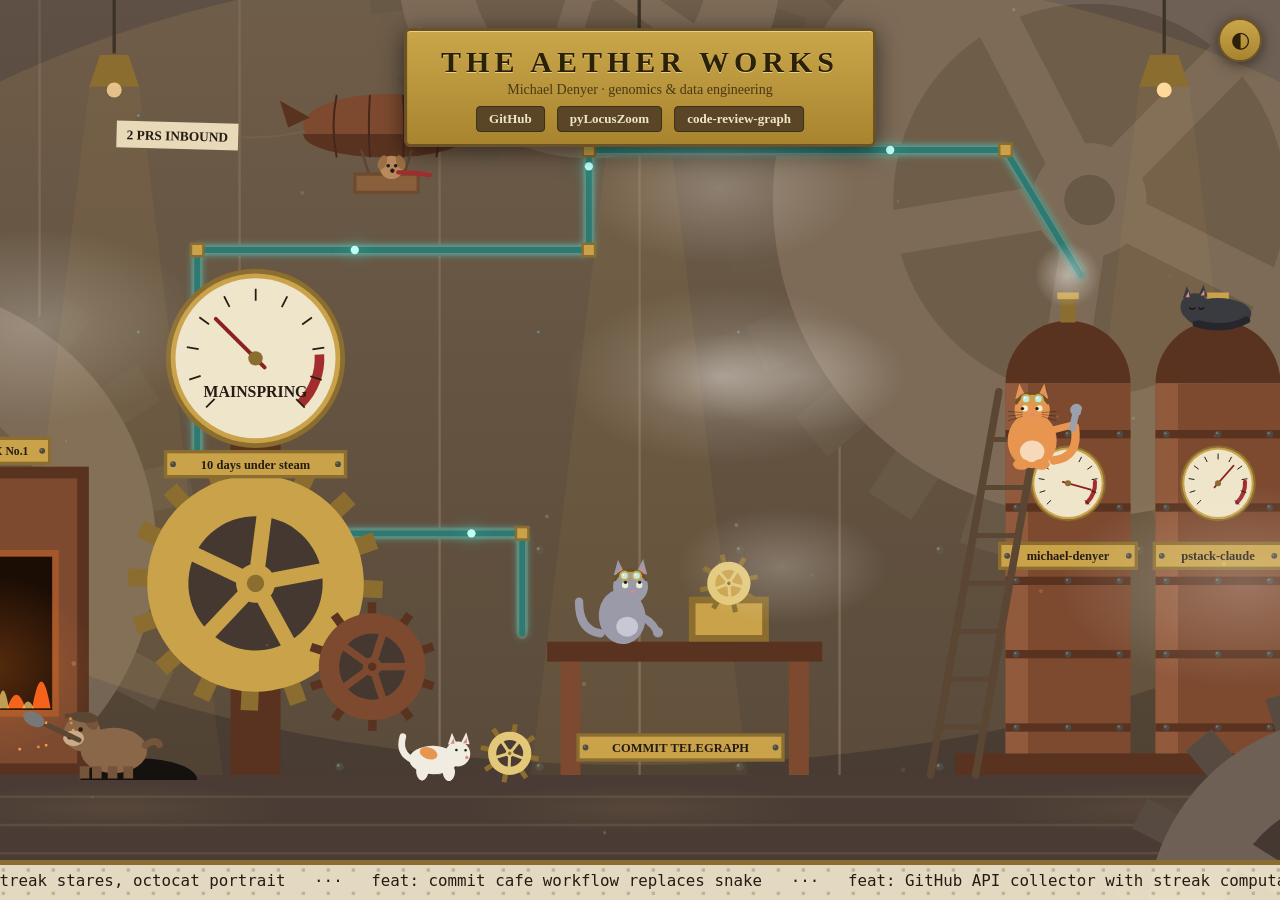
==== index.html @ caf67b3f "feat: the aether works — steampunk workshop landing page Full-viewport canvas scene: cats run the ma" ====
<!doctype html>
<html lang="en">
<head>
<meta charset="utf-8" />
<meta name="viewport" content="width=device-width, initial-scale=1" />
<title>The Aether Works · Michael Denyer</title>
<meta name="description" content="Michael Denyer — genomics and data engineering. A steampunk workshop run by cats, powered by commits." />
<meta property="og:title" content="The Aether Works · Michael Denyer" />
<meta property="og:description" content="A steampunk workshop run by cats, powered by commits. Live GitHub data on brass gauges." />
<meta property="og:url" content="https://michael-denyer.github.io" />
<link rel="icon" type="image/svg+xml" href="favicon.svg" />
<link rel="stylesheet" href="style.css" />
</head>
<body>
<canvas id="scene" aria-hidden="true"></canvas>
<header class="masthead">
  <h1>THE AETHER WORKS</h1>
  <p class="sub">Michael Denyer · genomics &amp; data engineering</p>
  <nav>
    <a href="https://github.com/michael-denyer">GitHub</a>
    <a href="https://github.com/michael-denyer/pyLocusZoom">pyLocusZoom</a>
    <a href="https://github.com/michael-denyer/code-review-graph">code-review-graph</a>
  </nav>
</header>
<button id="mode" title="flip the gas lamps" aria-label="toggle day and night">◐</button>
<noscript>
  <p class="nojs">The workshop runs on JavaScript — but the cats are still in there:
  <a href="https://github.com/michael-denyer">github.com/michael-denyer</a></p>
</noscript>
<script type="module" src="js/main.js"></script>
</body>
</html>
---- style.css ----
html, body {
  margin: 0;
  height: 100%;
  overflow: hidden;
  background: #0e0b14;
}

#scene {
  position: fixed;
  inset: 0;
  display: block;
}

.masthead {
  position: fixed;
  top: 28px;
  left: 50%;
  transform: translateX(-50%);
  text-align: center;
  color: #efe5cb;
  background: linear-gradient(#caa64a, #a8842f);
  border: 3px solid #6b5226;
  border-radius: 6px;
  box-shadow: 0 4px 24px rgba(0, 0, 0, 0.55), inset 0 1px 0 #e8d088;
  padding: 14px 34px 12px;
  user-select: none;
}

.masthead h1 {
  margin: 0;
  font: 700 30px/1.1 Georgia, "Times New Roman", serif;
  letter-spacing: 5px;
  color: #2b2008;
  text-shadow: 0 1px 0 #e8d088;
}

.masthead .sub {
  margin: 4px 0 8px;
  font: 400 14px Georgia, serif;
  color: #4a3a14;
}

.masthead nav a {
  font: 600 13px Georgia, serif;
  color: #efe5cb;
  background: #5a4626;
  border: 1px solid #3c2f14;
  border-radius: 4px;
  padding: 4px 12px;
  margin: 0 4px;
  text-decoration: none;
  display: inline-block;
}

.masthead nav a:hover {
  background: #6e5630;
  box-shadow: 0 0 12px rgba(79, 216, 200, 0.5);
}

#mode {
  position: fixed;
  right: 18px;
  top: 18px;
  width: 44px;
  height: 44px;
  font-size: 22px;
  color: #2b2008;
  background: linear-gradient(#caa64a, #a8842f);
  border: 2px solid #6b5226;
  border-radius: 50%;
  cursor: pointer;
  box-shadow: 0 3px 14px rgba(0, 0, 0, 0.5);
}

#mode:hover {
  box-shadow: 0 0 16px rgba(79, 216, 200, 0.6);
}

.nojs {
  position: fixed;
  inset: auto 0 30vh 0;
  text-align: center;
  color: #efe5cb;
  font: 400 17px Georgia, serif;
}

.nojs a {
  color: #4fd8c8;
}

@media (max-width: 720px) {
  .masthead { padding: 10px 16px 8px; width: max-content; max-width: 92vw; }
  .masthead h1 { font-size: 20px; letter-spacing: 3px; }
}
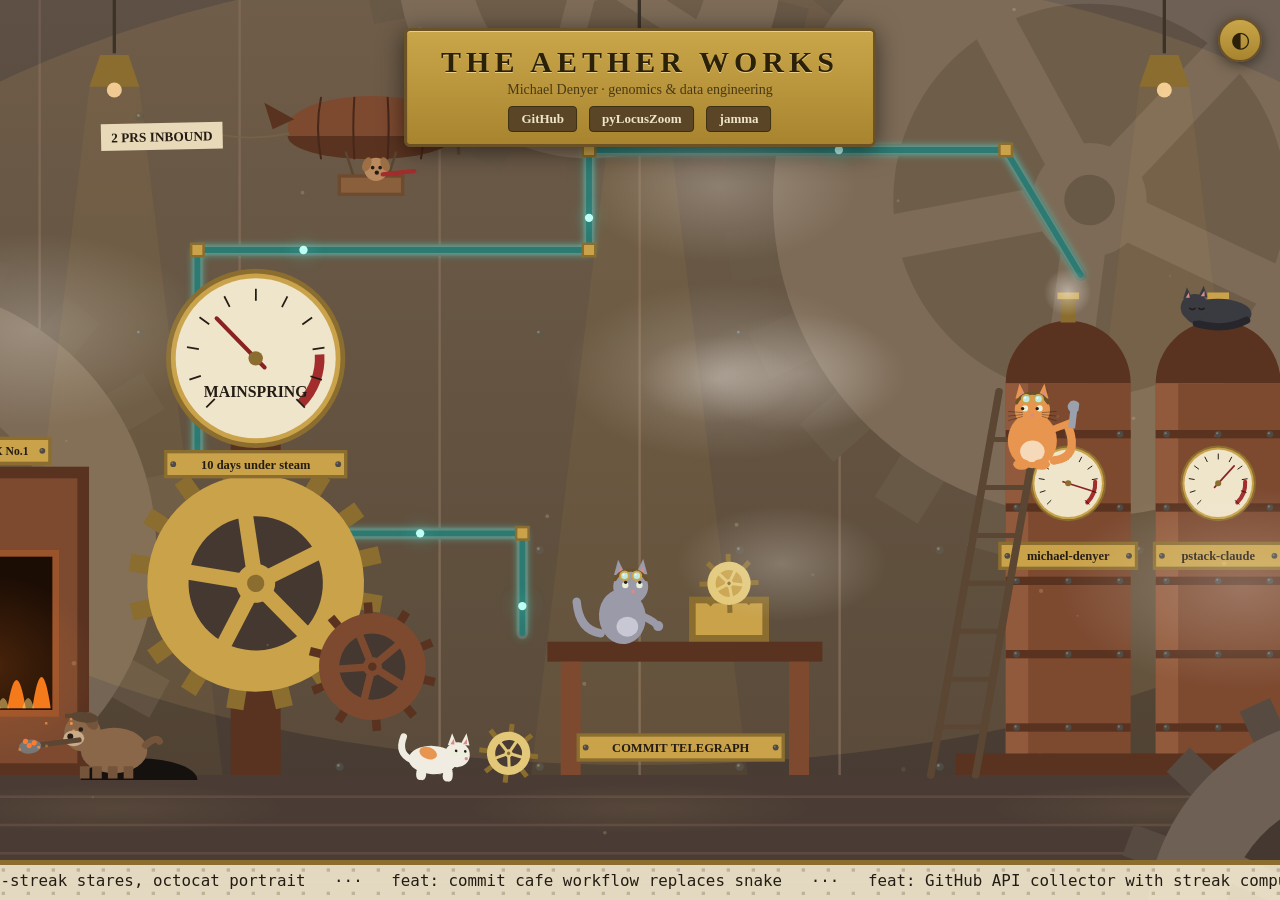
==== commit c25ef4aa: "fix: link jamma in masthead instead of code-review-graph" ====
--- a/index.html
+++ b/index.html
@@ -19,7 +19,7 @@
   <nav>
     <a href="https://github.com/michael-denyer">GitHub</a>
     <a href="https://github.com/michael-denyer/pyLocusZoom">pyLocusZoom</a>
-    <a href="https://github.com/michael-denyer/code-review-graph">code-review-graph</a>
+    <a href="https://github.com/michael-denyer/jamma">jamma</a>
   </nav>
 </header>
 <button id="mode" title="flip the gas lamps" aria-label="toggle day and night">◐</button>
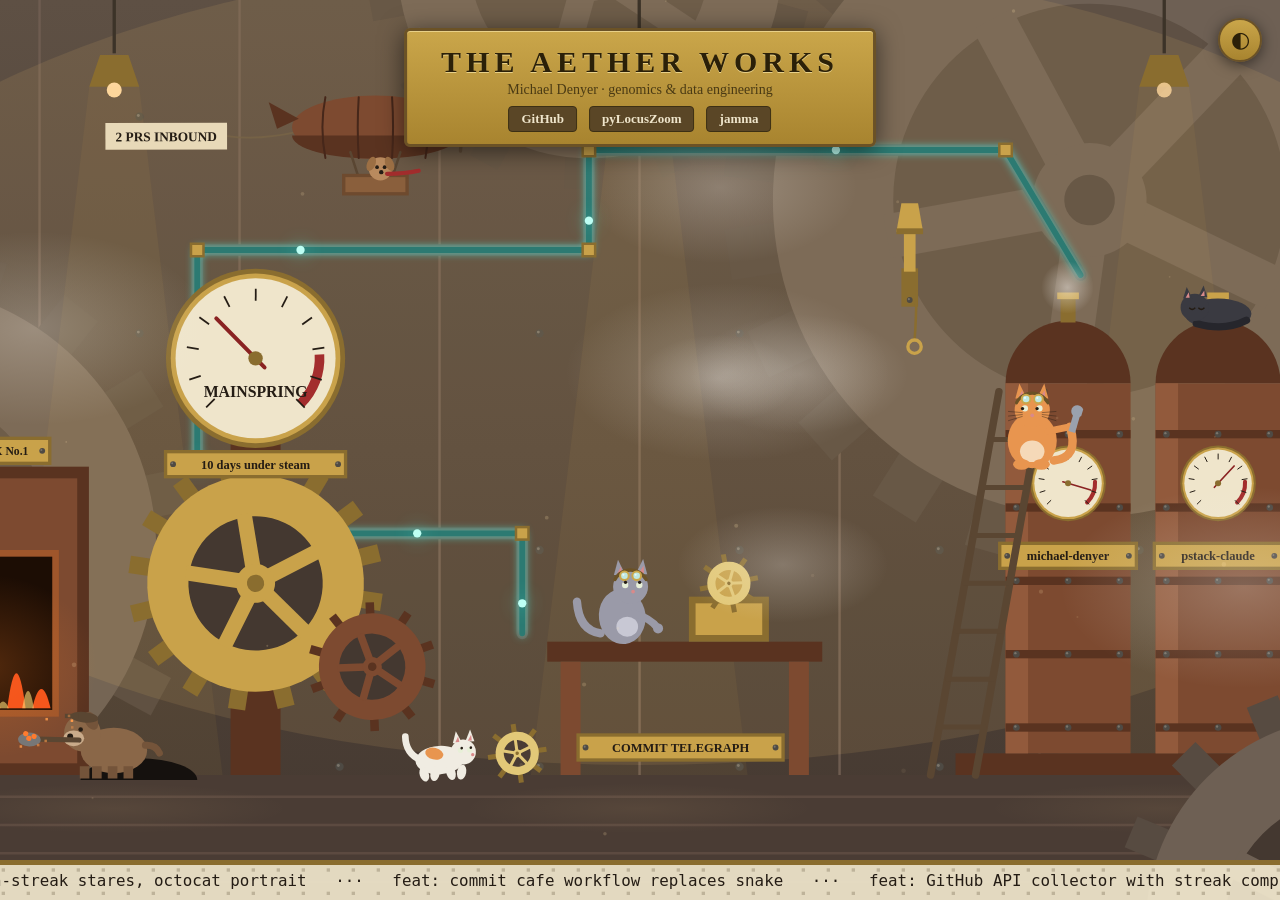
==== commit 6ada8ae9: "feat: interactive staff — pets, woofs, whistle, telegraph, aether surge Click any cat for hearts and" ====
--- a/index.html
+++ b/index.html
@@ -23,6 +23,7 @@
   </nav>
 </header>
 <button id="mode" title="flip the gas lamps" aria-label="toggle day and night">◐</button>
+<p class="hint" aria-hidden="true">psst — the staff respond to clicks</p>
 <noscript>
   <p class="nojs">The workshop runs on JavaScript — but the cats are still in there:
   <a href="https://github.com/michael-denyer">github.com/michael-denyer</a></p>
--- a/style.css
+++ b/style.css
@@ -76,6 +76,25 @@
   box-shadow: 0 0 16px rgba(79, 216, 200, 0.6);
 }
 
+.hint {
+  position: fixed;
+  left: 18px;
+  bottom: 58px;
+  margin: 0;
+  font: italic 400 14px Georgia, serif;
+  color: #2b2008;
+  background: #f0e6cb;
+  border: 1px solid #6b5226;
+  border-radius: 4px;
+  padding: 5px 12px;
+  opacity: 0;
+  animation: hint-in 1s ease 2.5s forwards, hint-out 1.5s ease 26s forwards;
+  pointer-events: none;
+}
+
+@keyframes hint-in { to { opacity: 0.92; } }
+@keyframes hint-out { to { opacity: 0; } }
+
 .nojs {
   position: fixed;
   inset: auto 0 30vh 0;
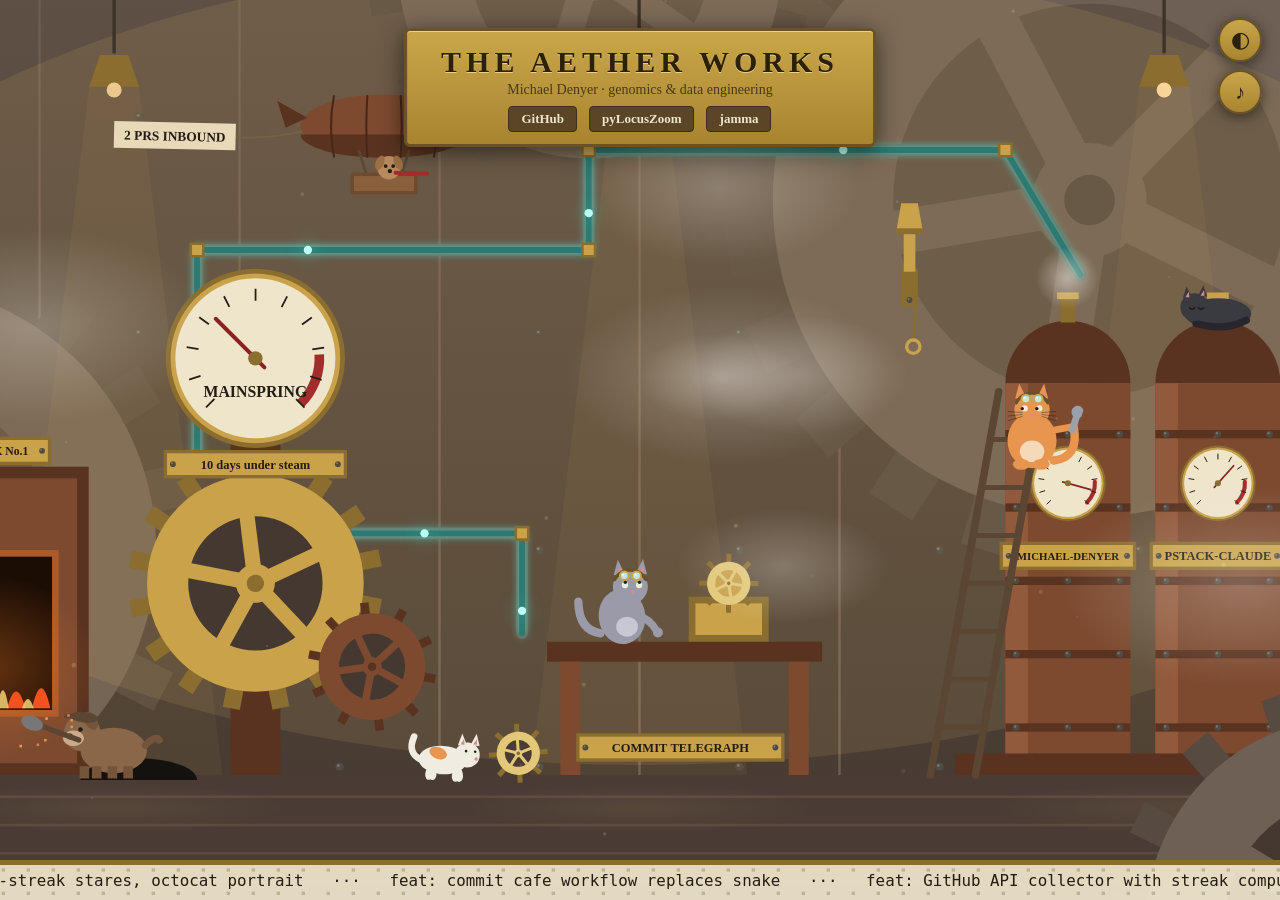
==== commit f12a044f: "feat: distinct reactions with synthesized sound per resident The boiler sleeper purrs — brown-noise " ====
--- a/index.html
+++ b/index.html
@@ -23,6 +23,7 @@
   </nav>
 </header>
 <button id="mode" title="flip the gas lamps" aria-label="toggle day and night">◐</button>
+<button id="sfx" title="workshop sounds" aria-label="toggle sound" aria-pressed="true">♪</button>
 <p class="hint" aria-hidden="true">psst — the staff respond to clicks</p>
 <noscript>
   <p class="nojs">The workshop runs on JavaScript — but the cats are still in there:
--- a/style.css
+++ b/style.css
@@ -76,6 +76,30 @@
   box-shadow: 0 0 16px rgba(79, 216, 200, 0.6);
 }
 
+#sfx {
+  position: fixed;
+  right: 18px;
+  top: 70px;
+  width: 44px;
+  height: 44px;
+  font-size: 20px;
+  color: #2b2008;
+  background: linear-gradient(#caa64a, #a8842f);
+  border: 2px solid #6b5226;
+  border-radius: 50%;
+  cursor: pointer;
+  box-shadow: 0 3px 14px rgba(0, 0, 0, 0.5);
+}
+
+#sfx:hover {
+  box-shadow: 0 0 16px rgba(79, 216, 200, 0.6);
+}
+
+#sfx.muted {
+  color: #7a6a4a;
+  text-decoration: line-through;
+}
+
 .hint {
   position: fixed;
   left: 18px;
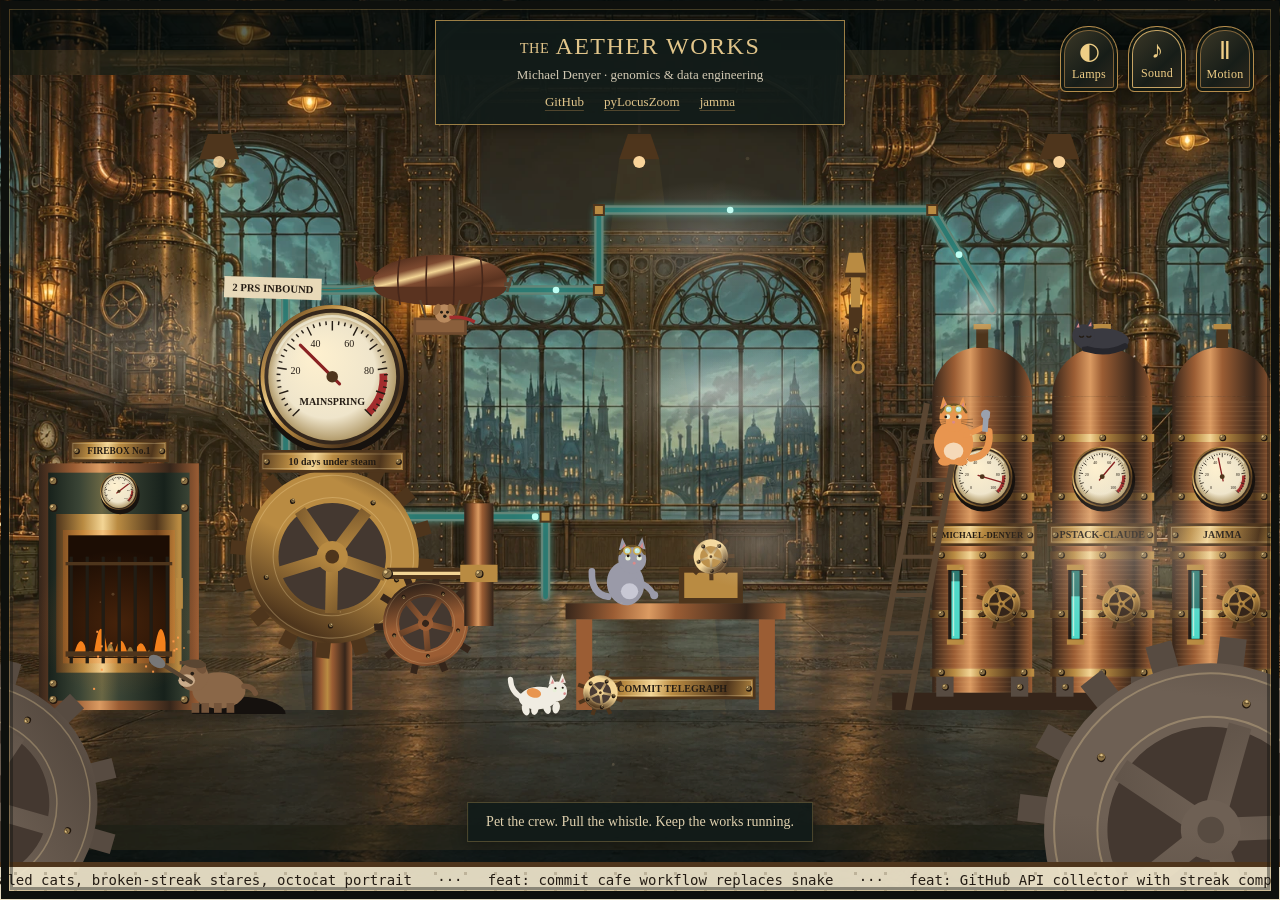
==== commit 8392fac6: "Enrich the steampunk workshop graphics and compact the masthead" ====
--- a/index.html
+++ b/index.html
@@ -9,22 +9,30 @@
 <meta property="og:description" content="A steampunk workshop run by cats, powered by commits. Live GitHub data on brass gauges." />
 <meta property="og:url" content="https://michael-denyer.github.io" />
 <link rel="icon" type="image/svg+xml" href="favicon.svg" />
+<link rel="preload" as="image" href="assets/engine-room.webp" />
 <link rel="stylesheet" href="style.css" />
 </head>
 <body>
 <canvas id="scene" aria-hidden="true"></canvas>
 <header class="masthead">
-  <h1>THE AETHER WORKS</h1>
+  <h1><span>THE</span> AETHER WORKS</h1>
   <p class="sub">Michael Denyer · genomics &amp; data engineering</p>
-  <nav>
+  <nav aria-label="Michael's projects">
     <a href="https://github.com/michael-denyer">GitHub</a>
     <a href="https://github.com/michael-denyer/pyLocusZoom">pyLocusZoom</a>
     <a href="https://github.com/michael-denyer/jamma">jamma</a>
   </nav>
 </header>
-<button id="mode" title="flip the gas lamps" aria-label="toggle day and night">◐</button>
-<button id="sfx" title="workshop sounds" aria-label="toggle sound" aria-pressed="true">♪</button>
-<p class="hint" aria-hidden="true">psst — the staff respond to clicks</p>
+<div class="controls" role="group" aria-label="Workshop controls">
+  <button id="mode" title="Flip the gas lamps" aria-label="Night lighting" aria-pressed="false"><span aria-hidden="true">◐</span><span class="control-label">Lamps</span></button>
+  <button id="sfx" title="Workshop sounds" aria-label="Workshop sounds" aria-pressed="true"><span aria-hidden="true">♪</span><span class="control-label">Sound</span></button>
+  <button id="motion" title="Pause the machinery" aria-label="Pause animation" aria-pressed="false"><span class="motion-icon" aria-hidden="true">Ⅱ</span><span class="control-label">Motion</span></button>
+</div>
+<p class="hint">Pet the crew. Pull the whistle. Keep the works running.</p>
+<div class="room-navigation">
+  <label for="room-position">Explore the workshop</label>
+  <input id="room-position" type="range" min="0" max="100" value="50" aria-label="Workshop view, furnace on the left, boilers on the right" />
+</div>
 <noscript>
   <p class="nojs">The workshop runs on JavaScript — but the cats are still in there:
   <a href="https://github.com/michael-denyer">github.com/michael-denyer</a></p>
--- a/style.css
+++ b/style.css
@@ -1,137 +1,125 @@
-html, body {
-  margin: 0;
-  height: 100%;
-  overflow: hidden;
-  background: #0e0b14;
+:root {
+  color-scheme: dark;
+  --brass: #d8b775;
+  --cream: #f1e5c8;
 }
+* { box-sizing: border-box; }
+html, body { margin: 0; height: 100%; overflow: hidden; background: #101918; }
+body { font-family: Georgia, "Times New Roman", serif; }
+#scene { position: fixed; inset: 0; display: block; }
 
-#scene {
+/* A narrow metal frame leaves the workshop itself as the main attraction. */
+body::after {
+  content: "";
   position: fixed;
-  inset: 0;
-  display: block;
+  inset: 9px;
+  border: 1px solid #b3925159;
+  outline: 8px solid #0e100d;
+  box-shadow: inset 0 0 0 3px #0e100d66, 0 0 0 1px #483b26;
+  pointer-events: none;
 }
-
+/* Compact nameplate, sized to leave the factory windows visible. */
 .masthead {
   position: fixed;
-  top: 28px;
+  top: 20px;
   left: 50%;
   transform: translateX(-50%);
+  width: min(410px, calc(100% - 44px));
+  padding: 11px 18px 8px;
   text-align: center;
-  color: #efe5cb;
-  background: linear-gradient(#caa64a, #a8842f);
-  border: 3px solid #6b5226;
-  border-radius: 6px;
-  box-shadow: 0 4px 24px rgba(0, 0, 0, 0.55), inset 0 1px 0 #e8d088;
-  padding: 14px 34px 12px;
-  user-select: none;
+  color: var(--cream);
+  background: #111b19e6;
+  border: 1px solid #9b7e45;
+  box-shadow: 0 3px 12px #0005;
 }
-
 .masthead h1 {
   margin: 0;
-  font: 700 30px/1.1 Georgia, "Times New Roman", serif;
-  letter-spacing: 5px;
-  color: #2b2008;
-  text-shadow: 0 1px 0 #e8d088;
+  font-size: 24px;
+  line-height: 1.2;
+  font-weight: 500;
+  letter-spacing: 1.5px;
+  color: #e1c58a;
+  white-space: nowrap;
 }
-
-.masthead .sub {
-  margin: 4px 0 8px;
-  font: 400 14px Georgia, serif;
-  color: #4a3a14;
+.masthead h1 span { font-size: 0.6em; vertical-align: middle; letter-spacing: 0.5px; }
+.masthead .sub { margin: 5px 0 4px; font-size: 13px; line-height: 1.4; color: #d2c9b3; }
+.masthead nav { display: flex; justify-content: center; gap: 20px; }
+.masthead nav a {
+  display: inline-flex;
+  align-items: center;
+  min-height: 28px;
+  font-size: 13px;
+  color: #dfc48a;
+  text-decoration: underline;
+  text-decoration-color: #8e704380;
+  text-underline-offset: 4px;
 }
-
-.masthead nav a {
-  font: 600 13px Georgia, serif;
-  color: #efe5cb;
-  background: #5a4626;
-  border: 1px solid #3c2f14;
-  border-radius: 4px;
-  padding: 4px 12px;
-  margin: 0 4px;
-  text-decoration: none;
-  display: inline-block;
+.masthead nav a:hover { color: #fff0c9; text-decoration-color: currentColor; }
+a:focus-visible, button:focus-visible, input:focus-visible { outline: 3px solid #8de8d9; outline-offset: 4px; }
+.controls { position: fixed; right: 26px; top: 26px; display: flex; gap: 10px; }
+.controls button {
+  display: flex;
+  flex-direction: column;
+  align-items: center;
+  justify-content: center;
+  gap: 2px;
+  width: 58px;
+  min-height: 66px;
+  padding: 5px;
+  color: #efce86;
+  font: 24px Georgia, serif;
+  background: linear-gradient(135deg, #3e3a28, #171d18 60%, #312a1e);
+  border: 1px solid #b58d4c;
+  border-radius: 28px 28px 6px 6px;
+  box-shadow: 0 3px 14px #0008, inset 0 0 0 3px #121913, inset 0 0 0 4px #80643a;
+  cursor: pointer;
 }
-
-.masthead nav a:hover {
-  background: #6e5630;
-  box-shadow: 0 0 12px rgba(79, 216, 200, 0.5);
-}
-
-#mode {
-  position: fixed;
-  right: 18px;
-  top: 18px;
-  width: 44px;
-  height: 44px;
-  font-size: 22px;
-  color: #2b2008;
-  background: linear-gradient(#caa64a, #a8842f);
-  border: 2px solid #6b5226;
-  border-radius: 50%;
-  cursor: pointer;
-  box-shadow: 0 3px 14px rgba(0, 0, 0, 0.5);
-}
-
-#mode:hover {
-  box-shadow: 0 0 16px rgba(79, 216, 200, 0.6);
-}
-
-#sfx {
-  position: fixed;
-  right: 18px;
-  top: 70px;
-  width: 44px;
-  height: 44px;
-  font-size: 20px;
-  color: #2b2008;
-  background: linear-gradient(#caa64a, #a8842f);
-  border: 2px solid #6b5226;
-  border-radius: 50%;
-  cursor: pointer;
-  box-shadow: 0 3px 14px rgba(0, 0, 0, 0.5);
-}
-
-#sfx:hover {
-  box-shadow: 0 0 16px rgba(79, 216, 200, 0.6);
-}
-
-#sfx.muted {
-  color: #7a6a4a;
-  text-decoration: line-through;
-}
-
+.control-label { font-size: 12px; letter-spacing: 0.3px; }
+.controls button:hover { color: #fff0be; border-color: #f7d692; }
+#sfx.muted { color: #ae9b7b; }
+#sfx.muted > span:first-child { text-decoration: line-through; }
+.controls button[aria-pressed="true"] { box-shadow: 0 3px 14px #0008, inset 0 0 0 3px #121913, inset 0 0 0 4px #c6a464; }
 .hint {
   position: fixed;
-  left: 18px;
+  left: 50%;
   bottom: 58px;
+  transform: translateX(-50%);
+  width: max-content;
+  max-width: calc(100% - 40px);
   margin: 0;
-  font: italic 400 14px Georgia, serif;
-  color: #2b2008;
-  background: #f0e6cb;
-  border: 1px solid #6b5226;
-  border-radius: 4px;
-  padding: 5px 12px;
-  opacity: 0;
-  animation: hint-in 1s ease 2.5s forwards, hint-out 1.5s ease 26s forwards;
+  padding: 9px 18px;
+  border: 1px solid #b695545e;
+  background: #111b19e8;
+  color: #dfd0ae;
+  font-size: 14px;
+  line-height: 1.4;
+  text-align: center;
+  box-shadow: 0 4px 16px #0005;
   pointer-events: none;
 }
-
-@keyframes hint-in { to { opacity: 0.92; } }
-@keyframes hint-out { to { opacity: 0; } }
-
-.nojs {
-  position: fixed;
-  inset: auto 0 30vh 0;
-  text-align: center;
-  color: #efe5cb;
-  font: 400 17px Georgia, serif;
+.room-navigation { display: none; }
+.nojs { position: fixed; inset: auto 20px 30vh; text-align: center; color: var(--cream); font-size: 17px; }
+.nojs a { color: #80e1cd; }
+@media (max-width: 1100px) {
+  .controls { flex-direction: column; right: 21px; top: 22px; gap: 8px; }
 }
-
-.nojs a {
-  color: #4fd8c8;
+@media (max-width: 720px) {
+  .masthead { top: 20px; width: calc(100% - 42px); padding: 10px 9px 6px; }
+  .masthead h1 { font-size: clamp(19px, 5.7vw, 24px); letter-spacing: 1px; }
+  .masthead .sub { font-size: 12px; max-width: 290px; margin: 5px auto 3px; }
+  .masthead nav a { min-height: 32px; }
+  .controls { top: 148px; bottom: auto; right: 50%; transform: translateX(50%); flex-direction: row; }
+  .controls button { width: 58px; min-height: 60px; }
+  .hint { display: none; }
+  .room-navigation { position: fixed; display: grid; gap: 5px; bottom: 37px; left: 28px; right: 28px; color: var(--cream); text-align: center; padding: 8px 16px; background: #111b19ee; border: 1px solid #897244; }
+  .room-navigation label { font-size: 14px; }
+  .room-navigation input { width: 100%; height: 22px; margin: 0; accent-color: #d2af67; cursor: ew-resize; }
 }
-
-@media (max-width: 720px) {
-  .masthead { padding: 10px 16px 8px; width: max-content; max-width: 92vw; }
-  .masthead h1 { font-size: 20px; letter-spacing: 3px; }
+@media (max-height: 560px) and (min-width: 721px) {
+  .masthead { top: 17px; padding: 7px 18px 4px; }
+  .masthead h1 { font-size: 22px; }
+  .hint { bottom: 35px; padding: 5px 12px; }
 }
+@media (prefers-reduced-motion: reduce) {
+  *, *::before, *::after { transition: none !important; animation: none !important; }
+}
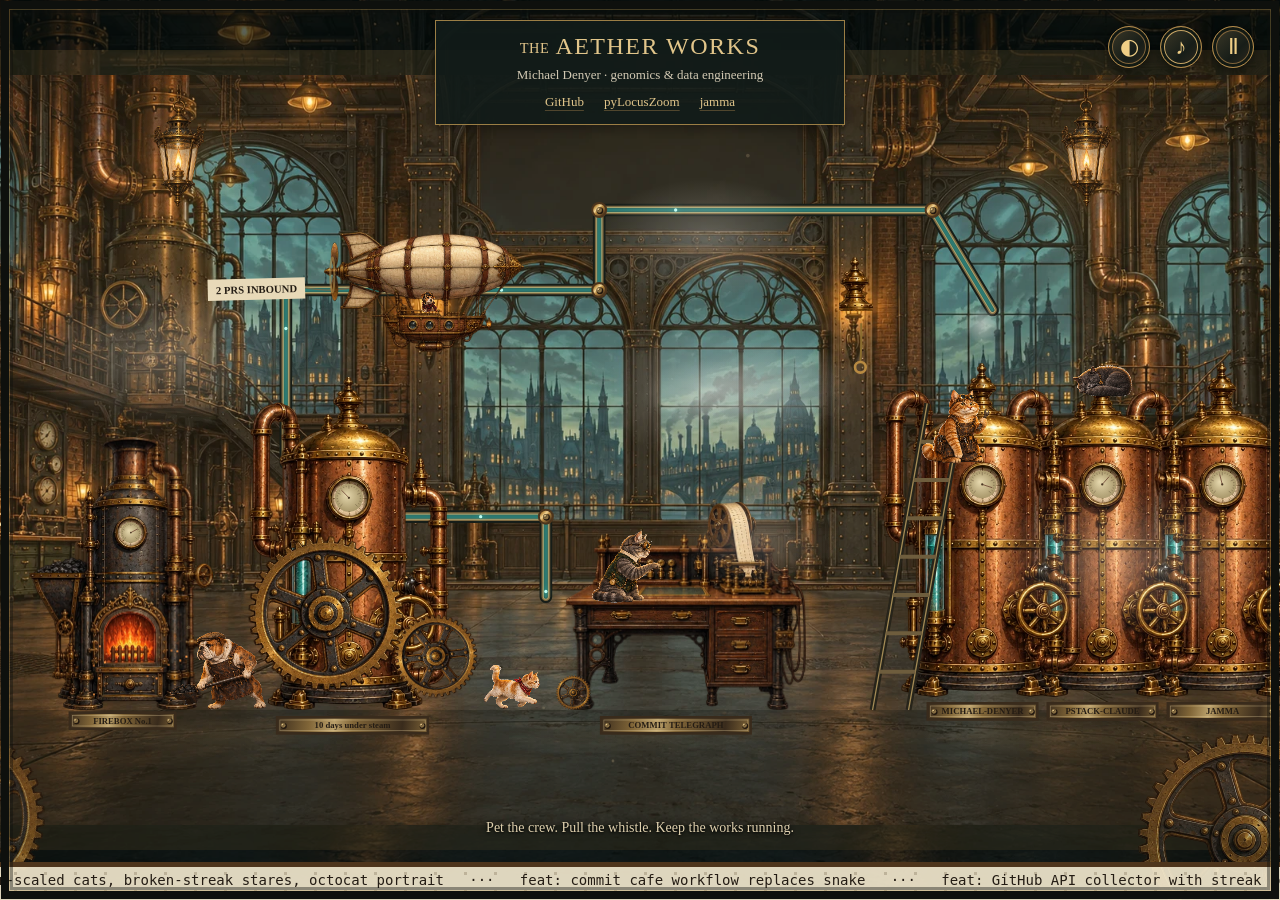
==== commit db20ead0: "Add painted steampunk machinery and articulated animal crew" ====
--- a/index.html
+++ b/index.html
@@ -24,9 +24,9 @@
   </nav>
 </header>
 <div class="controls" role="group" aria-label="Workshop controls">
-  <button id="mode" title="Flip the gas lamps" aria-label="Night lighting" aria-pressed="false"><span aria-hidden="true">◐</span><span class="control-label">Lamps</span></button>
-  <button id="sfx" title="Workshop sounds" aria-label="Workshop sounds" aria-pressed="true"><span aria-hidden="true">♪</span><span class="control-label">Sound</span></button>
-  <button id="motion" title="Pause the machinery" aria-label="Pause animation" aria-pressed="false"><span class="motion-icon" aria-hidden="true">Ⅱ</span><span class="control-label">Motion</span></button>
+  <button id="mode" title="Flip the gas lamps" aria-label="Night lighting" aria-pressed="false"><span aria-hidden="true">◐</span></button>
+  <button id="sfx" title="Workshop sounds" aria-label="Workshop sounds" aria-pressed="true"><span aria-hidden="true">♪</span></button>
+  <button id="motion" title="Pause the machinery" aria-label="Pause animation" aria-pressed="false"><span class="motion-icon" aria-hidden="true">Ⅱ</span></button>
 </div>
 <p class="hint">Pet the crew. Pull the whistle. Keep the works running.</p>
 <div class="room-navigation">
--- a/style.css
+++ b/style.css
@@ -62,19 +62,17 @@
   flex-direction: column;
   align-items: center;
   justify-content: center;
-  gap: 2px;
-  width: 58px;
-  min-height: 66px;
+  width: 42px;
+  min-height: 42px;
   padding: 5px;
   color: #efce86;
-  font: 24px Georgia, serif;
+  font: 22px Georgia, serif;
   background: linear-gradient(135deg, #3e3a28, #171d18 60%, #312a1e);
   border: 1px solid #b58d4c;
-  border-radius: 28px 28px 6px 6px;
+  border-radius: 50%;
   box-shadow: 0 3px 14px #0008, inset 0 0 0 3px #121913, inset 0 0 0 4px #80643a;
   cursor: pointer;
 }
-.control-label { font-size: 12px; letter-spacing: 0.3px; }
 .controls button:hover { color: #fff0be; border-color: #f7d692; }
 #sfx.muted { color: #ae9b7b; }
 #sfx.muted > span:first-child { text-decoration: line-through; }
@@ -87,14 +85,12 @@
   width: max-content;
   max-width: calc(100% - 40px);
   margin: 0;
-  padding: 9px 18px;
-  border: 1px solid #b695545e;
-  background: #111b19e8;
+  padding: 4px 10px;
   color: #dfd0ae;
   font-size: 14px;
   line-height: 1.4;
   text-align: center;
-  box-shadow: 0 4px 16px #0005;
+  text-shadow: 0 1px 3px #000, 0 0 8px #000;
   pointer-events: none;
 }
 .room-navigation { display: none; }
@@ -109,7 +105,7 @@
   .masthead .sub { font-size: 12px; max-width: 290px; margin: 5px auto 3px; }
   .masthead nav a { min-height: 32px; }
   .controls { top: 148px; bottom: auto; right: 50%; transform: translateX(50%); flex-direction: row; }
-  .controls button { width: 58px; min-height: 60px; }
+  .controls button { width: 42px; min-height: 42px; }
   .hint { display: none; }
   .room-navigation { position: fixed; display: grid; gap: 5px; bottom: 37px; left: 28px; right: 28px; color: var(--cream); text-align: center; padding: 8px 16px; background: #111b19ee; border: 1px solid #897244; }
   .room-navigation label { font-size: 14px; }
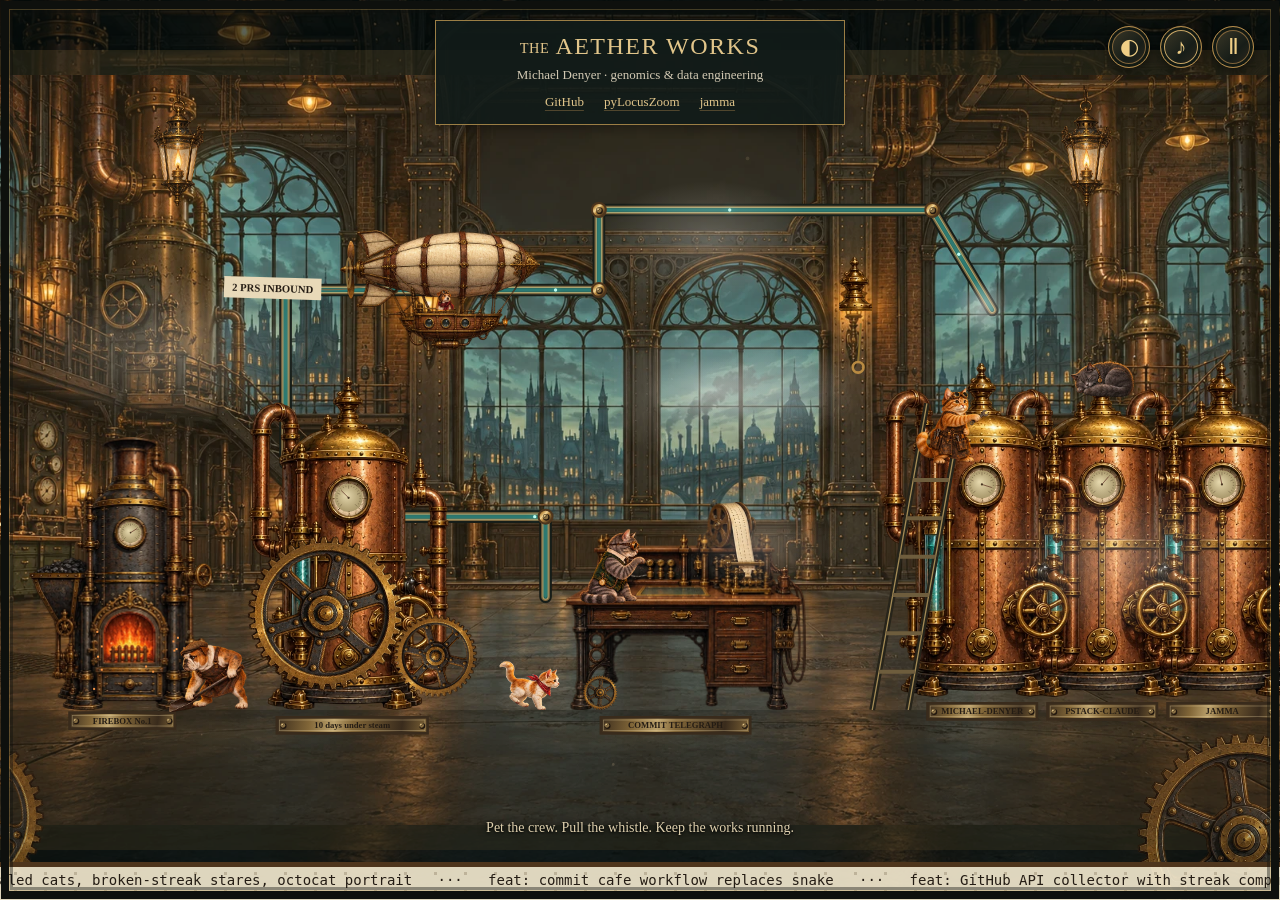
==== commit dee20b81: "Version workshop assets and quiet the sleeping cat" ====
--- a/index.html
+++ b/index.html
@@ -3,14 +3,15 @@
 <head>
 <meta charset="utf-8" />
 <meta name="viewport" content="width=device-width, initial-scale=1" />
+<meta name="aether-release" content="1424d2a11c5c" />
 <title>The Aether Works · Michael Denyer</title>
 <meta name="description" content="Michael Denyer — genomics and data engineering. A steampunk workshop run by cats, powered by commits." />
 <meta property="og:title" content="The Aether Works · Michael Denyer" />
 <meta property="og:description" content="A steampunk workshop run by cats, powered by commits. Live GitHub data on brass gauges." />
 <meta property="og:url" content="https://michael-denyer.github.io" />
-<link rel="icon" type="image/svg+xml" href="favicon.svg" />
-<link rel="preload" as="image" href="assets/engine-room.webp" />
-<link rel="stylesheet" href="style.css" />
+<link rel="icon" type="image/svg+xml" href="favicon.svg?v=1424d2a11c5c" />
+<link rel="preload" as="image" href="assets/engine-room.webp?v=1424d2a11c5c" />
+<link rel="stylesheet" href="style.css?v=1424d2a11c5c" />
 </head>
 <body>
 <canvas id="scene" aria-hidden="true"></canvas>
@@ -37,6 +38,6 @@
   <p class="nojs">The workshop runs on JavaScript — but the cats are still in there:
   <a href="https://github.com/michael-denyer">github.com/michael-denyer</a></p>
 </noscript>
-<script type="module" src="js/main.js"></script>
+<script type="module" src="js/main.js?v=1424d2a11c5c"></script>
 </body>
 </html>
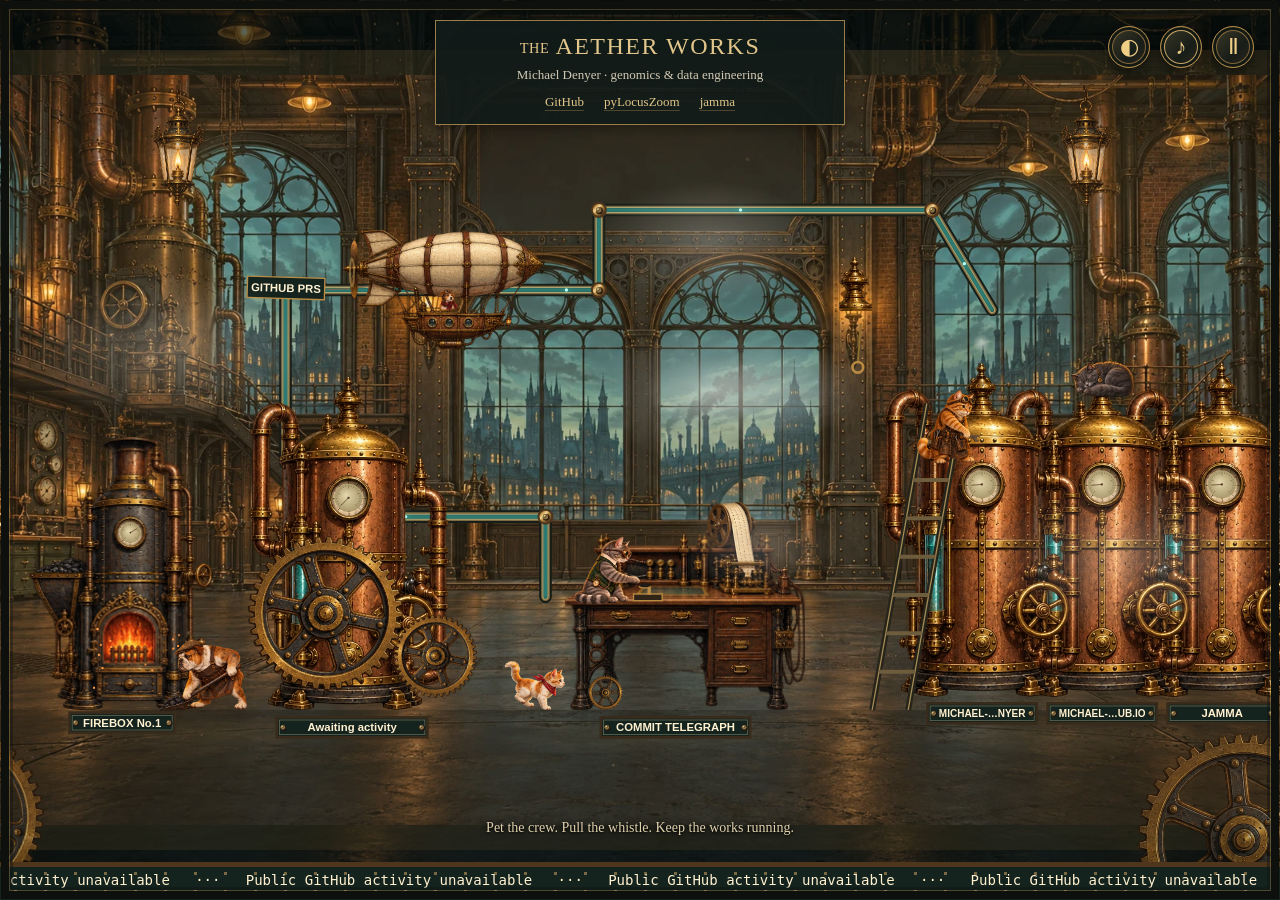
==== commit eb434725: "Refresh public GitHub activity and polish workshop labels, cat and audio" ====
--- a/index.html
+++ b/index.html
@@ -3,15 +3,15 @@
 <head>
 <meta charset="utf-8" />
 <meta name="viewport" content="width=device-width, initial-scale=1" />
-<meta name="aether-release" content="1424d2a11c5c" />
+<meta name="aether-release" content="1bdbbf4855e6" />
 <title>The Aether Works · Michael Denyer</title>
 <meta name="description" content="Michael Denyer — genomics and data engineering. A steampunk workshop run by cats, powered by commits." />
 <meta property="og:title" content="The Aether Works · Michael Denyer" />
 <meta property="og:description" content="A steampunk workshop run by cats, powered by commits. Live GitHub data on brass gauges." />
 <meta property="og:url" content="https://michael-denyer.github.io" />
-<link rel="icon" type="image/svg+xml" href="favicon.svg?v=1424d2a11c5c" />
-<link rel="preload" as="image" href="assets/engine-room.webp?v=1424d2a11c5c" />
-<link rel="stylesheet" href="style.css?v=1424d2a11c5c" />
+<link rel="icon" type="image/svg+xml" href="favicon.svg?v=1bdbbf4855e6" />
+<link rel="preload" as="image" href="assets/engine-room.webp?v=1bdbbf4855e6" />
+<link rel="stylesheet" href="style.css?v=1bdbbf4855e6" />
 </head>
 <body>
 <canvas id="scene" aria-hidden="true"></canvas>
@@ -38,6 +38,6 @@
   <p class="nojs">The workshop runs on JavaScript — but the cats are still in there:
   <a href="https://github.com/michael-denyer">github.com/michael-denyer</a></p>
 </noscript>
-<script type="module" src="js/main.js?v=1424d2a11c5c"></script>
+<script type="module" src="js/main.js?v=1bdbbf4855e6"></script>
 </body>
 </html>
